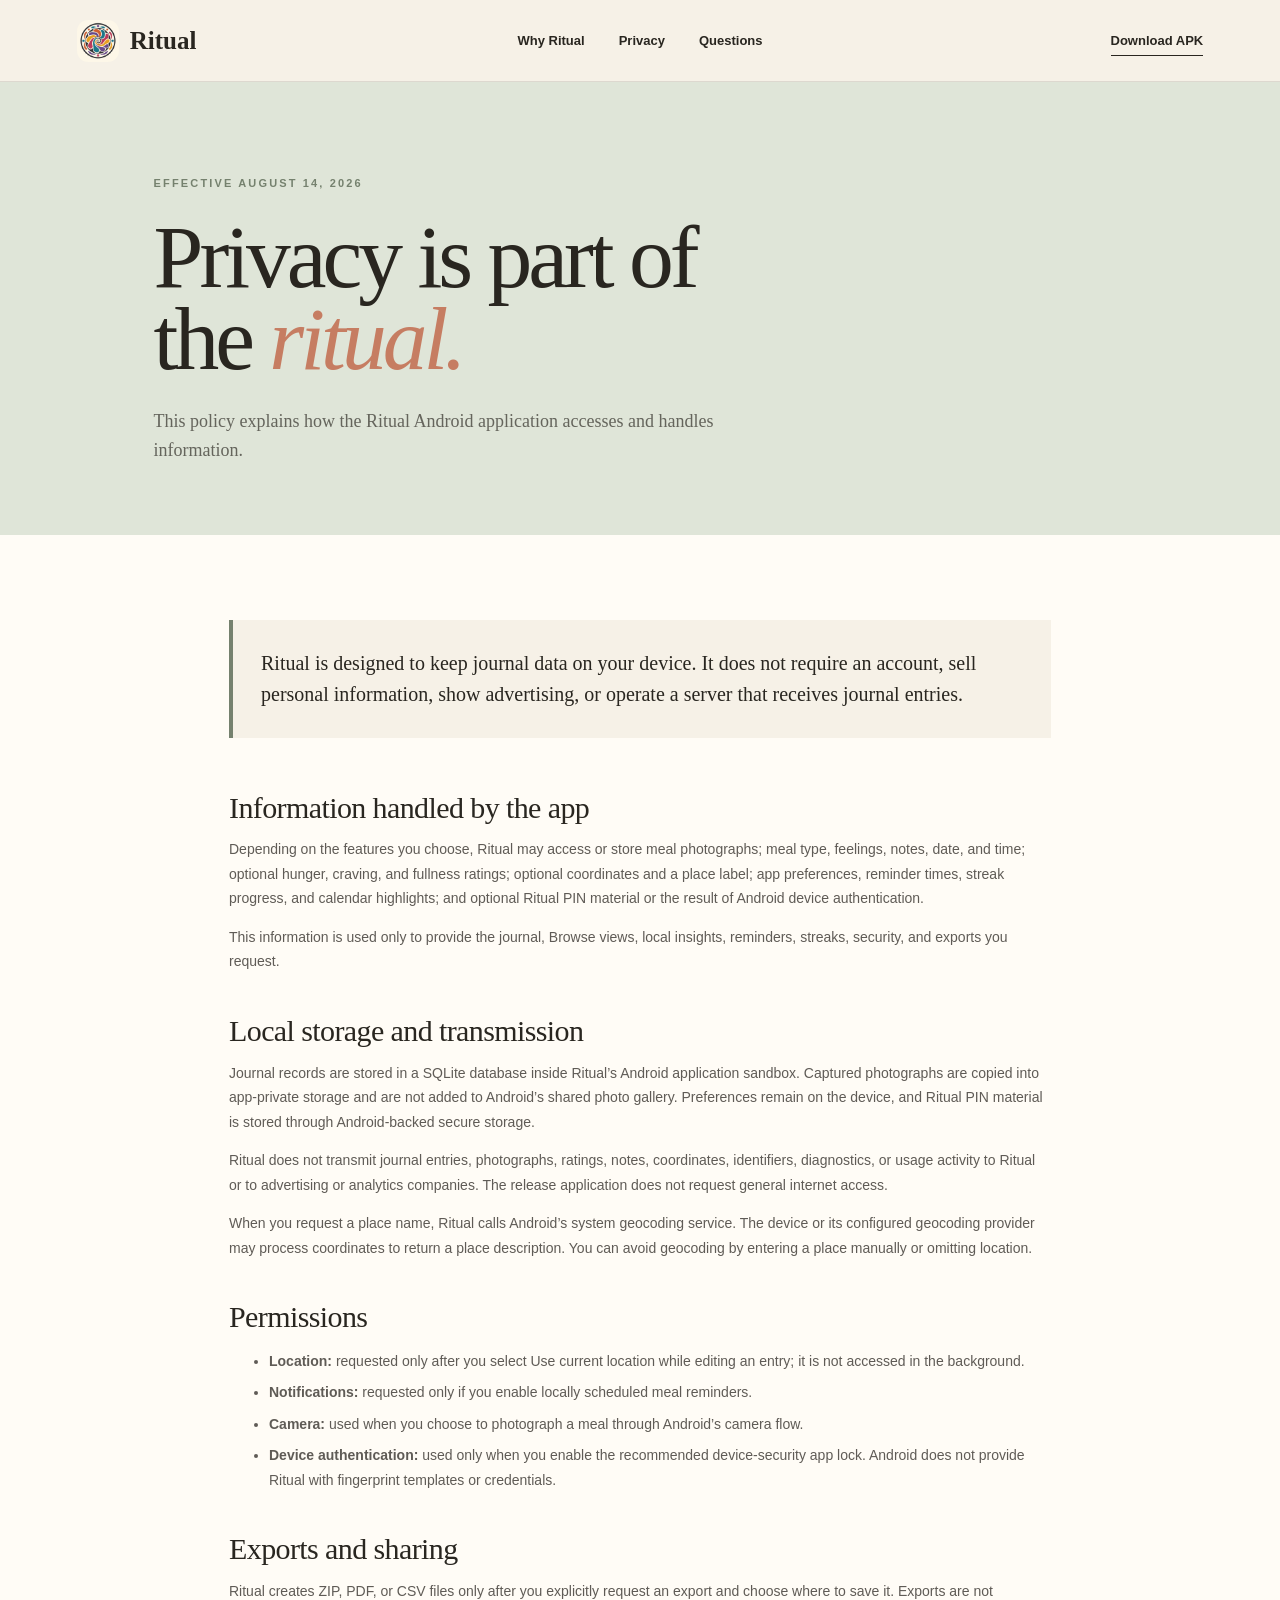
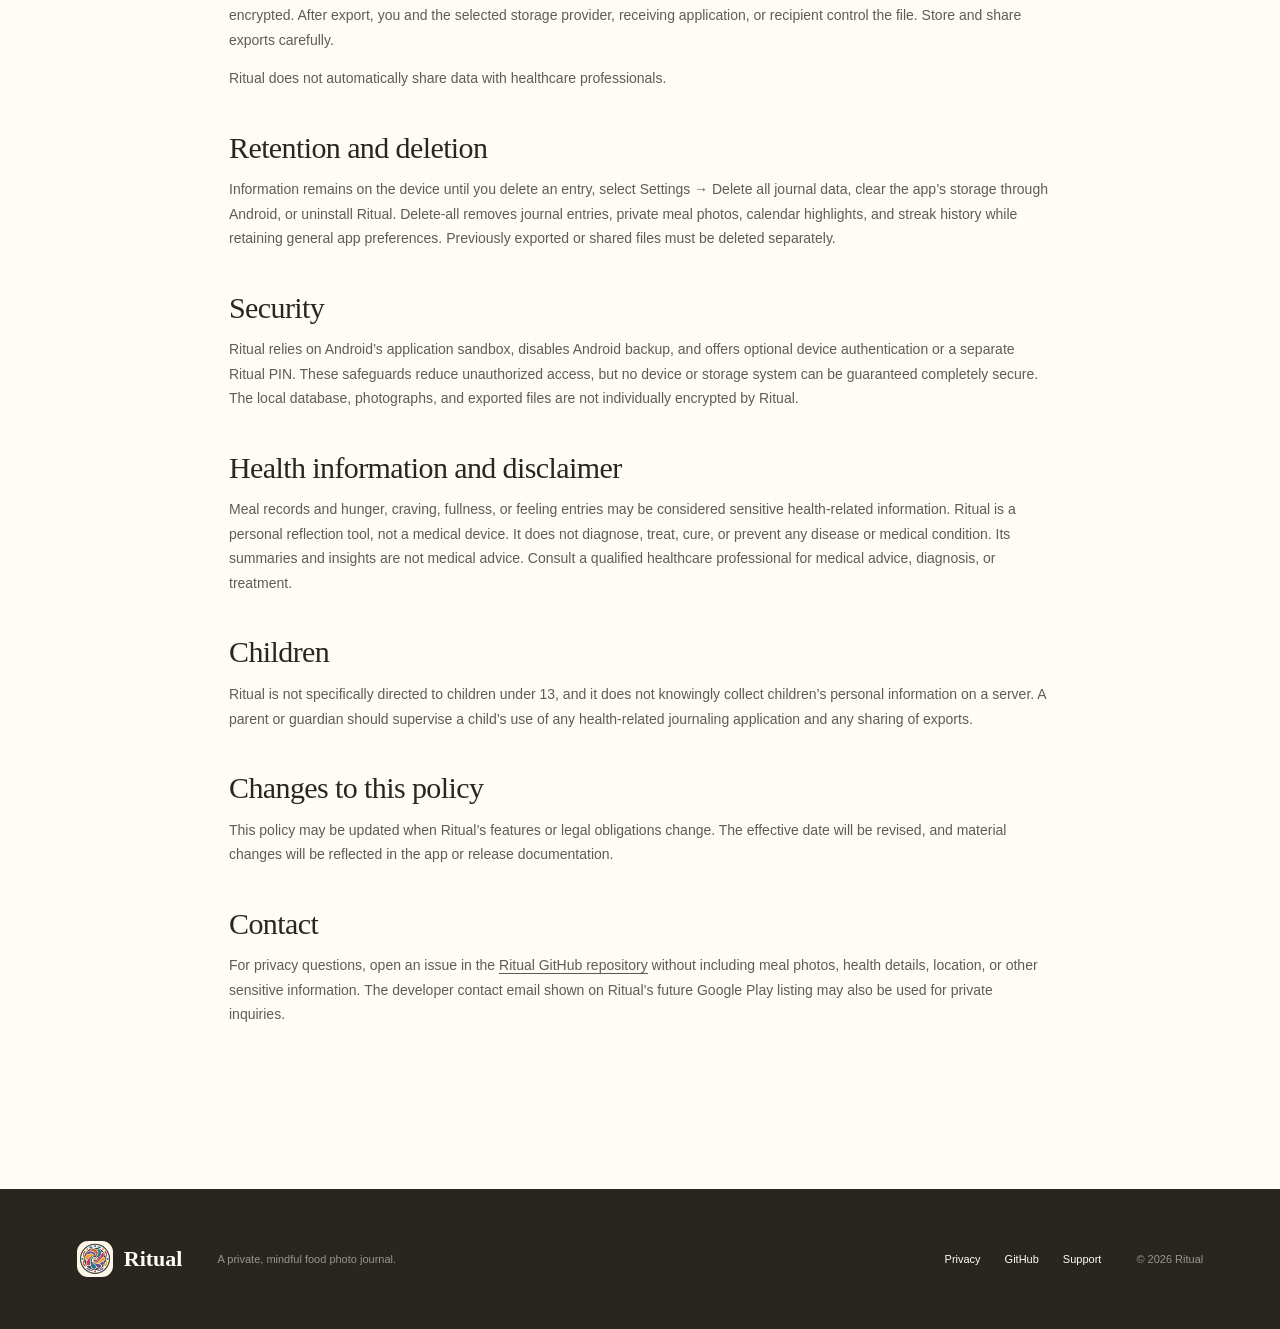
==== web/privacy/index.html @ 2315e770 "added wesbite - ok for now (could use some TLC). Also fixed github actions workflow for releases. We" ====
<!doctype html>
<html lang="en">
  <head>
    <meta charset="utf-8" />
    <meta name="viewport" content="width=device-width, initial-scale=1" />
    <meta name="theme-color" content="#dfe5d8" />
    <meta name="description" content="How the Ritual Android app accesses, stores, and protects journal information." />
    <link rel="canonical" href="https://ritualapp.nishkamk.com/privacy/" />
    <link rel="icon" href="../assets/ritual-logo.png" />
    <link rel="stylesheet" href="../styles.css" />
    <title>Privacy Policy — Ritual</title>
  </head>
  <body>
    <header class="site-header">
      <a class="brand" href="../"><img src="../assets/ritual-logo.png" alt="" width="42" height="42" /><span>Ritual</span></a>
      <nav aria-label="Main navigation"><a href="../#why-ritual">Why Ritual</a><a href="./" aria-current="page">Privacy</a><a href="../#questions">Questions</a></nav>
      <a class="header-download" href="https://github.com/ScoutorcusA/ritual-app/releases/download/ritual-latest/ritual-latest.apk">Download APK</a>
    </header>
    <main class="legal-main">
      <section class="legal-hero">
        <p class="eyebrow">Effective August 14, 2026</p>
        <h1>Privacy is part of<br />the <em>ritual.</em></h1>
        <p>This policy explains how the Ritual Android application accesses and handles information.</p>
      </section>
      <article class="legal-content">
        <div class="legal-summary">Ritual is designed to keep journal data on your device. It does not require an account, sell personal information, show advertising, or operate a server that receives journal entries.</div>
        <section><h2>Information handled by the app</h2><p>Depending on the features you choose, Ritual may access or store meal photographs; meal type, feelings, notes, date, and time; optional hunger, craving, and fullness ratings; optional coordinates and a place label; app preferences, reminder times, streak progress, and calendar highlights; and optional Ritual PIN material or the result of Android device authentication.</p><p>This information is used only to provide the journal, Browse views, local insights, reminders, streaks, security, and exports you request.</p></section>
        <section><h2>Local storage and transmission</h2><p>Journal records are stored in a SQLite database inside Ritual’s Android application sandbox. Captured photographs are copied into app-private storage and are not added to Android’s shared photo gallery. Preferences remain on the device, and Ritual PIN material is stored through Android-backed secure storage.</p><p>Ritual does not transmit journal entries, photographs, ratings, notes, coordinates, identifiers, diagnostics, or usage activity to Ritual or to advertising or analytics companies. The release application does not request general internet access.</p><p>When you request a place name, Ritual calls Android’s system geocoding service. The device or its configured geocoding provider may process coordinates to return a place description. You can avoid geocoding by entering a place manually or omitting location.</p></section>
        <section><h2>Permissions</h2><ul><li><strong>Location:</strong> requested only after you select Use current location while editing an entry; it is not accessed in the background.</li><li><strong>Notifications:</strong> requested only if you enable locally scheduled meal reminders.</li><li><strong>Camera:</strong> used when you choose to photograph a meal through Android’s camera flow.</li><li><strong>Device authentication:</strong> used only when you enable the recommended device-security app lock. Android does not provide Ritual with fingerprint templates or credentials.</li></ul></section>
        <section><h2>Exports and sharing</h2><p>Ritual creates ZIP, PDF, or CSV files only after you explicitly request an export and choose where to save it. Exports are not encrypted. After export, you and the selected storage provider, receiving application, or recipient control the file. Store and share exports carefully.</p><p>Ritual does not automatically share data with healthcare professionals.</p></section>
        <section><h2>Retention and deletion</h2><p>Information remains on the device until you delete an entry, select Settings → Delete all journal data, clear the app’s storage through Android, or uninstall Ritual. Delete-all removes journal entries, private meal photos, calendar highlights, and streak history while retaining general app preferences. Previously exported or shared files must be deleted separately.</p></section>
        <section><h2>Security</h2><p>Ritual relies on Android’s application sandbox, disables Android backup, and offers optional device authentication or a separate Ritual PIN. These safeguards reduce unauthorized access, but no device or storage system can be guaranteed completely secure. The local database, photographs, and exported files are not individually encrypted by Ritual.</p></section>
        <section><h2>Health information and disclaimer</h2><p>Meal records and hunger, craving, fullness, or feeling entries may be considered sensitive health-related information. Ritual is a personal reflection tool, not a medical device. It does not diagnose, treat, cure, or prevent any disease or medical condition. Its summaries and insights are not medical advice. Consult a qualified healthcare professional for medical advice, diagnosis, or treatment.</p></section>
        <section><h2>Children</h2><p>Ritual is not specifically directed to children under 13, and it does not knowingly collect children’s personal information on a server. A parent or guardian should supervise a child’s use of any health-related journaling application and any sharing of exports.</p></section>
        <section><h2>Changes to this policy</h2><p>This policy may be updated when Ritual’s features or legal obligations change. The effective date will be revised, and material changes will be reflected in the app or release documentation.</p></section>
        <section><h2>Contact</h2><p>For privacy questions, open an issue in the <a href="https://github.com/ScoutorcusA/ritual-app/issues">Ritual GitHub repository</a> without including meal photos, health details, location, or other sensitive information. The developer contact email shown on Ritual’s future Google Play listing may also be used for private inquiries.</p></section>
      </article>
    </main>
    <footer><a class="brand" href="../"><img src="../assets/ritual-logo.png" alt="" width="36" height="36" /><span>Ritual</span></a><p>A private, mindful food photo journal.</p><div><a href="./">Privacy</a><a href="https://github.com/ScoutorcusA/ritual-app">GitHub</a><a href="https://github.com/ScoutorcusA/ritual-app/issues">Support</a></div><small>© 2026 Ritual</small></footer>
  </body>
</html>
---- web/styles.css ----
:root {
  color-scheme: light;
  --cream: #f6f1e7;
  --paper: #fffcf6;
  --ink: #292620;
  --sage: #75816e;
  --sage-light: #dfe5d8;
  --clay: #c67d62;
  --clay-light: #efd7ce;
  --honey: #d2a24d;
  --honey-light: #f2e4bd;
  --mist: #e7e2d8;
  --serif: Georgia, "Times New Roman", serif;
  --sans: Inter, ui-sans-serif, -apple-system, BlinkMacSystemFont, "Segoe UI", sans-serif;
}

* { box-sizing: border-box; }
html { scroll-behavior: smooth; }
body { margin: 0; color: var(--ink); background: var(--cream); font-family: var(--sans); -webkit-font-smoothing: antialiased; }
a { color: inherit; text-decoration: none; }
img { display: block; max-width: 100%; }
button, summary { font: inherit; }

.site-header { height: 82px; padding: 0 clamp(24px, 6vw, 92px); display: grid; grid-template-columns: 1fr auto 1fr; align-items: center; border-bottom: 1px solid rgba(41, 38, 32, .12); position: relative; z-index: 5; }
.brand { display: inline-flex; align-items: center; gap: 11px; font-family: var(--serif); font-weight: 700; font-size: 25px; width: fit-content; }
.brand img { border-radius: 11px; }
nav { display: flex; align-items: center; gap: 34px; font-size: 13px; font-weight: 650; }
nav a, footer a, .text-link { transition: opacity .2s ease; }
nav a:hover, footer a:hover, .text-link:hover { opacity: .58; }
.header-download { justify-self: end; border-bottom: 1px solid var(--ink); padding: 7px 0; font-size: 13px; font-weight: 750; }

.hero { min-height: 730px; display: grid; grid-template-columns: minmax(0, .95fr) minmax(440px, 1.05fr); align-items: center; overflow: hidden; }
.hero-copy { padding: 85px clamp(30px, 7vw, 108px); }
.eyebrow { margin: 0 0 26px; color: var(--sage); font-size: 11px; line-height: 1.2; font-weight: 800; letter-spacing: 2.15px; text-transform: uppercase; }
h1, h2 { font-family: var(--serif); font-weight: 400; letter-spacing: -.045em; margin: 0; }
h1 { max-width: 650px; font-size: clamp(66px, 6.5vw, 104px); line-height: .91; }
h1 em, h2 em { color: var(--clay); font-weight: 400; }
.hero-intro { max-width: 565px; margin: 36px 0 30px; color: rgba(41, 38, 32, .73); font-family: var(--serif); font-size: 19px; line-height: 1.6; }
.hero-actions { display: flex; gap: 12px; flex-wrap: wrap; }
.button { min-height: 52px; padding: 0 22px; border: 1px solid var(--ink); display: inline-flex; align-items: center; justify-content: center; gap: 18px; font-size: 13px; font-weight: 750; transition: transform .2s ease, background .2s ease; }
.button:hover { transform: translateY(-2px); }
.button-primary { background: var(--ink); color: var(--paper); }
.button-secondary { background: transparent; }
.download-note { margin: 15px 0 0; color: rgba(41, 38, 32, .55); font-size: 11px; }

.hero-visual { min-height: 730px; height: 100%; position: relative; display: grid; place-items: center; background: var(--sage-light); overflow: hidden; }
.hero-visual::before { content: ""; position: absolute; inset: 0; opacity: .2; background-image: radial-gradient(rgba(41,38,32,.4) .55px, transparent .7px); background-size: 7px 7px; }
.sun-disc { position: absolute; width: 520px; aspect-ratio: 1; border-radius: 50%; background: var(--honey-light); top: 84px; left: 50%; transform: translateX(-50%); }
.phone { position: relative; z-index: 1; width: 310px; min-height: 603px; background: var(--paper); border: 8px solid var(--ink); border-radius: 43px; padding: 20px 18px 18px; box-shadow: 0 25px 70px rgba(41,38,32,.2); transform: rotate(2.5deg); }
.phone-top { display: flex; justify-content: space-between; padding: 0 5px 15px; font-size: 8px; font-weight: 800; }
.phone-heading { display: flex; align-items: center; justify-content: space-between; }
.phone-heading small { display: block; color: var(--sage); font-size: 7px; font-weight: 800; letter-spacing: 1px; }
.phone-heading strong { display: block; margin-top: 3px; font-family: var(--serif); font-size: 22px; }
.avatar { width: 29px; height: 29px; display: grid; place-items: center; border-radius: 50%; color: var(--paper); background: var(--clay); font-family: var(--serif); }
.streak-card { margin: 15px 0 12px; padding: 11px 12px; display: flex; gap: 10px; align-items: center; border-radius: 15px; background: #f0eadf; }
.streak-card .leaf { width: 27px; height: 27px; display: grid; place-items: center; color: var(--paper); background: var(--sage); border-radius: 50%; }
.streak-card strong, .streak-card small { display: block; }
.streak-card strong { font-family: var(--serif); font-size: 12px; }
.streak-card small { margin-top: 2px; color: rgba(41,38,32,.6); font-size: 7px; }
.meal-photo { height: 255px; position: relative; overflow: hidden; border-radius: 21px; background: linear-gradient(135deg, #d6b98d, #9f714f); }
.meal-photo::before { content: ""; position: absolute; width: 230px; height: 80px; left: 22px; top: 87px; border-radius: 50%; box-shadow: 0 22px 22px rgba(62,34,22,.28); background: #7f634d; }
.bowl { position: absolute; width: 220px; height: 162px; left: 27px; top: 53px; border-radius: 50%; background: #f6eee0; border: 13px solid #e5d1b2; box-shadow: inset 0 0 0 4px rgba(255,255,255,.6); }
.food { position: absolute; z-index: 2; border-radius: 50%; filter: saturate(.8); }
.food-one { width: 72px; height: 55px; left: 59px; top: 87px; background: #778b51; transform: rotate(-18deg); }
.food-two { width: 69px; height: 52px; left: 136px; top: 87px; background: #c86e4f; }
.food-three { width: 72px; height: 44px; left: 93px; top: 133px; background: #d9b66a; transform: rotate(20deg); }
.food-four { width: 45px; height: 43px; left: 153px; top: 136px; background: #744d3e; }
.food-five { width: 38px; height: 31px; left: 69px; top: 144px; background: #d8dcc1; }
.entry-copy { padding: 13px 2px; }
.entry-copy div { display: flex; justify-content: space-between; align-items: baseline; }
.entry-copy strong { font-family: var(--serif); font-size: 17px; }
.entry-copy span, .entry-copy small { color: rgba(41,38,32,.56); font-size: 8px; }
.entry-copy p { margin: 5px 0; color: var(--clay); font-size: 9px; font-weight: 700; }
.entry-copy small { font-family: var(--serif); font-size: 9px; }
.phone-tabs { position: absolute; bottom: 15px; left: 18px; right: 18px; padding-top: 12px; display: flex; justify-content: space-around; border-top: 1px solid var(--mist); color: rgba(41,38,32,.52); font-size: 7px; }
.phone-tabs span:first-child { color: var(--sage); font-weight: 800; }
.privacy-note { position: absolute; z-index: 2; right: clamp(16px, 6vw, 100px); bottom: 78px; width: 214px; padding: 15px 17px; display: flex; align-items: center; gap: 11px; background: var(--paper); border: 1px solid rgba(41,38,32,.08); box-shadow: 0 15px 34px rgba(41,38,32,.13); transform: rotate(-3deg); }
.privacy-note > span { width: 31px; height: 31px; display: grid; place-items: center; border-radius: 50%; background: var(--sage-light); color: var(--sage); font-weight: 900; }
.privacy-note strong, .privacy-note small { display: block; }
.privacy-note strong { font-family: var(--serif); font-size: 12px; }
.privacy-note small { margin-top: 3px; color: rgba(41,38,32,.62); font-size: 8px; }

.principle-strip { min-height: 84px; padding: 18px 5vw; display: flex; align-items: center; justify-content: center; gap: clamp(18px, 4vw, 62px); background: var(--ink); color: var(--paper); text-align: center; }
.principle-strip p { margin: 0; font-family: var(--serif); font-size: clamp(15px, 1.5vw, 21px); }
.principle-strip span { color: var(--honey); }
.section { padding: 120px clamp(24px, 7vw, 110px); }
.story { background: var(--paper); }
.section-heading { max-width: 890px; }
h2 { font-size: clamp(48px, 5.5vw, 79px); line-height: 1.02; }
.section-lede { max-width: 570px; margin: 35px 0 58px auto; color: rgba(41,38,32,.65); font-family: var(--serif); font-size: 18px; line-height: 1.65; }
.feature-grid { display: grid; grid-template-columns: repeat(3, 1fr); gap: 18px; }
.feature-card { min-height: 390px; padding: 28px; display: flex; flex-direction: column; position: relative; }
.feature-sage { background: var(--sage-light); }
.feature-clay { background: var(--clay-light); }
.feature-honey { background: var(--honey-light); }
.feature-number { color: rgba(41,38,32,.45); font-size: 10px; letter-spacing: 1px; }
.feature-icon { width: 62px; height: 62px; margin: 58px 0 auto; display: grid; place-items: center; border: 1px solid rgba(41,38,32,.24); border-radius: 50%; font-family: var(--serif); font-size: 27px; }
.feature-card h3 { margin: 35px 0 13px; font-family: var(--serif); font-size: 27px; font-weight: 400; }
.feature-card p { margin: 0; color: rgba(41,38,32,.68); font-size: 13px; line-height: 1.65; }

.privacy { display: grid; grid-template-columns: .92fr 1.08fr; gap: clamp(60px, 10vw, 160px); align-items: start; background: var(--sage); color: var(--paper); }
.privacy .eyebrow { color: var(--honey-light); }
.privacy h2 em { color: var(--honey-light); }
.privacy-copy > p:not(.eyebrow) { max-width: 490px; margin: 33px 0; color: rgba(255,252,246,.75); font-family: var(--serif); font-size: 18px; line-height: 1.65; }
.text-link { display: inline-block; border-bottom: 1px solid rgba(255,255,255,.65); padding: 8px 0; font-size: 12px; font-weight: 750; }
.privacy-list { border-top: 1px solid rgba(255,255,255,.25); }
.privacy-list > div { padding: 25px 5px; display: grid; grid-template-columns: 48px 1fr; border-bottom: 1px solid rgba(255,255,255,.25); }
.privacy-list span { color: var(--honey-light); font-family: var(--serif); font-size: 13px; }
.privacy-list p, .privacy-list strong { margin: 0; display: block; }
.privacy-list strong { margin-bottom: 7px; font-family: var(--serif); font-size: 20px; font-weight: 400; }
.privacy-list p { color: rgba(255,252,246,.67); font-size: 12px; line-height: 1.5; }

.questions { background: var(--cream); }
.compact h2 { font-size: clamp(48px, 5vw, 68px); }
.faq-list { max-width: 880px; margin: 60px 0 0 auto; border-top: 1px solid rgba(41,38,32,.22); }
details { border-bottom: 1px solid rgba(41,38,32,.22); }
summary { padding: 24px 42px 24px 0; position: relative; list-style: none; cursor: pointer; font-family: var(--serif); font-size: 21px; }
summary::-webkit-details-marker { display: none; }
summary::after { content: "+"; position: absolute; right: 5px; top: 20px; color: var(--clay); font-family: var(--sans); font-size: 27px; font-weight: 300; }
details[open] summary::after { content: "−"; }
details p { max-width: 720px; margin: -7px 0 25px; color: rgba(41,38,32,.66); font-size: 14px; line-height: 1.7; }
details p a { border-bottom: 1px solid currentColor; }
.download-panel { min-height: 390px; padding: 80px clamp(24px, 8vw, 125px); display: grid; grid-template-columns: 1.15fr .85fr; align-items: center; gap: 70px; background: var(--clay); color: var(--paper); }
.download-panel .eyebrow { color: var(--honey-light); }
.download-panel h2 { font-size: clamp(50px, 5vw, 73px); }
.download-panel > div:last-child p { max-width: 410px; margin: 0 0 28px; color: rgba(255,252,246,.77); font-family: var(--serif); font-size: 18px; line-height: 1.5; }
.button-light { color: var(--ink); background: var(--paper); border-color: var(--paper); }
footer { min-height: 140px; padding: 38px clamp(24px, 6vw, 92px); display: grid; grid-template-columns: auto 1fr auto auto; gap: 35px; align-items: center; background: var(--ink); color: var(--paper); }
footer .brand { font-size: 22px; }
footer p, footer small { color: rgba(255,252,246,.52); font-size: 11px; }
footer > div { display: flex; gap: 24px; font-size: 11px; }

.legal-main { background: var(--paper); }
.legal-hero { padding: 95px clamp(24px, 12vw, 190px) 70px; background: var(--sage-light); }
.legal-hero h1 { max-width: 850px; font-size: clamp(56px, 7vw, 92px); }
.legal-hero p:last-child { max-width: 650px; margin: 28px 0 0; font-family: var(--serif); font-size: 18px; line-height: 1.6; color: rgba(41,38,32,.67); }
.legal-content { max-width: 870px; margin: 0 auto; padding: 85px 24px 120px; }
.legal-summary { margin-bottom: 55px; padding: 28px; border-left: 4px solid var(--sage); background: var(--cream); font-family: var(--serif); font-size: 20px; line-height: 1.55; }
.legal-content section { margin: 0 0 42px; }
.legal-content h2 { margin-bottom: 14px; font-family: var(--serif); font-size: 30px; letter-spacing: -.02em; }
.legal-content p, .legal-content li { color: rgba(41,38,32,.75); font-size: 14px; line-height: 1.75; }
.legal-content a { border-bottom: 1px solid currentColor; }
.legal-content li + li { margin-top: 7px; }

@media (max-width: 980px) {
  .site-header { grid-template-columns: 1fr auto; }
  nav { display: none; }
  .hero { grid-template-columns: 1fr; }
  .hero-copy { padding-top: 75px; padding-bottom: 75px; }
  .hero-visual { min-height: 680px; }
  .feature-grid { grid-template-columns: 1fr; }
  .feature-card { min-height: 290px; }
  .feature-icon { margin-top: 35px; }
  .privacy { grid-template-columns: 1fr; }
  .download-panel { grid-template-columns: 1fr; }
  footer { grid-template-columns: 1fr 1fr; }
  footer > div, footer small { justify-self: end; }
}

@media (max-width: 620px) {
  .site-header { height: 70px; padding: 0 18px; }
  .site-header .brand { font-size: 21px; }
  .site-header .brand img { width: 35px; height: 35px; }
  .header-download { font-size: 12px; }
  .hero-copy { padding: 68px 22px 62px; }
  h1 { font-size: 61px; }
  .hero-intro { font-size: 17px; }
  .hero-actions { flex-direction: column; }
  .button { width: 100%; }
  .hero-visual { min-height: 625px; }
  .phone { width: 282px; transform: rotate(1deg) scale(.92); }
  .privacy-note { right: 8px; bottom: 32px; }
  .principle-strip { padding: 24px 12px; gap: 10px; flex-wrap: wrap; }
  .principle-strip p { flex: 1 1 38%; font-size: 14px; }
  .principle-strip p:last-child { flex-basis: 100%; }
  .section { padding: 85px 22px; }
  h2 { font-size: 48px; }
  .section-lede { margin-top: 28px; }
  .feature-card { min-height: 340px; }
  .privacy { gap: 55px; }
  .download-panel { padding: 75px 22px; gap: 40px; }
  footer { padding: 42px 22px; grid-template-columns: 1fr; gap: 18px; }
  footer > div, footer small { justify-self: start; }
  .legal-hero { padding-top: 70px; }
}

@media (prefers-reduced-motion: reduce) {
  html { scroll-behavior: auto; }
  *, *::before, *::after { transition-duration: .01ms !important; }
}
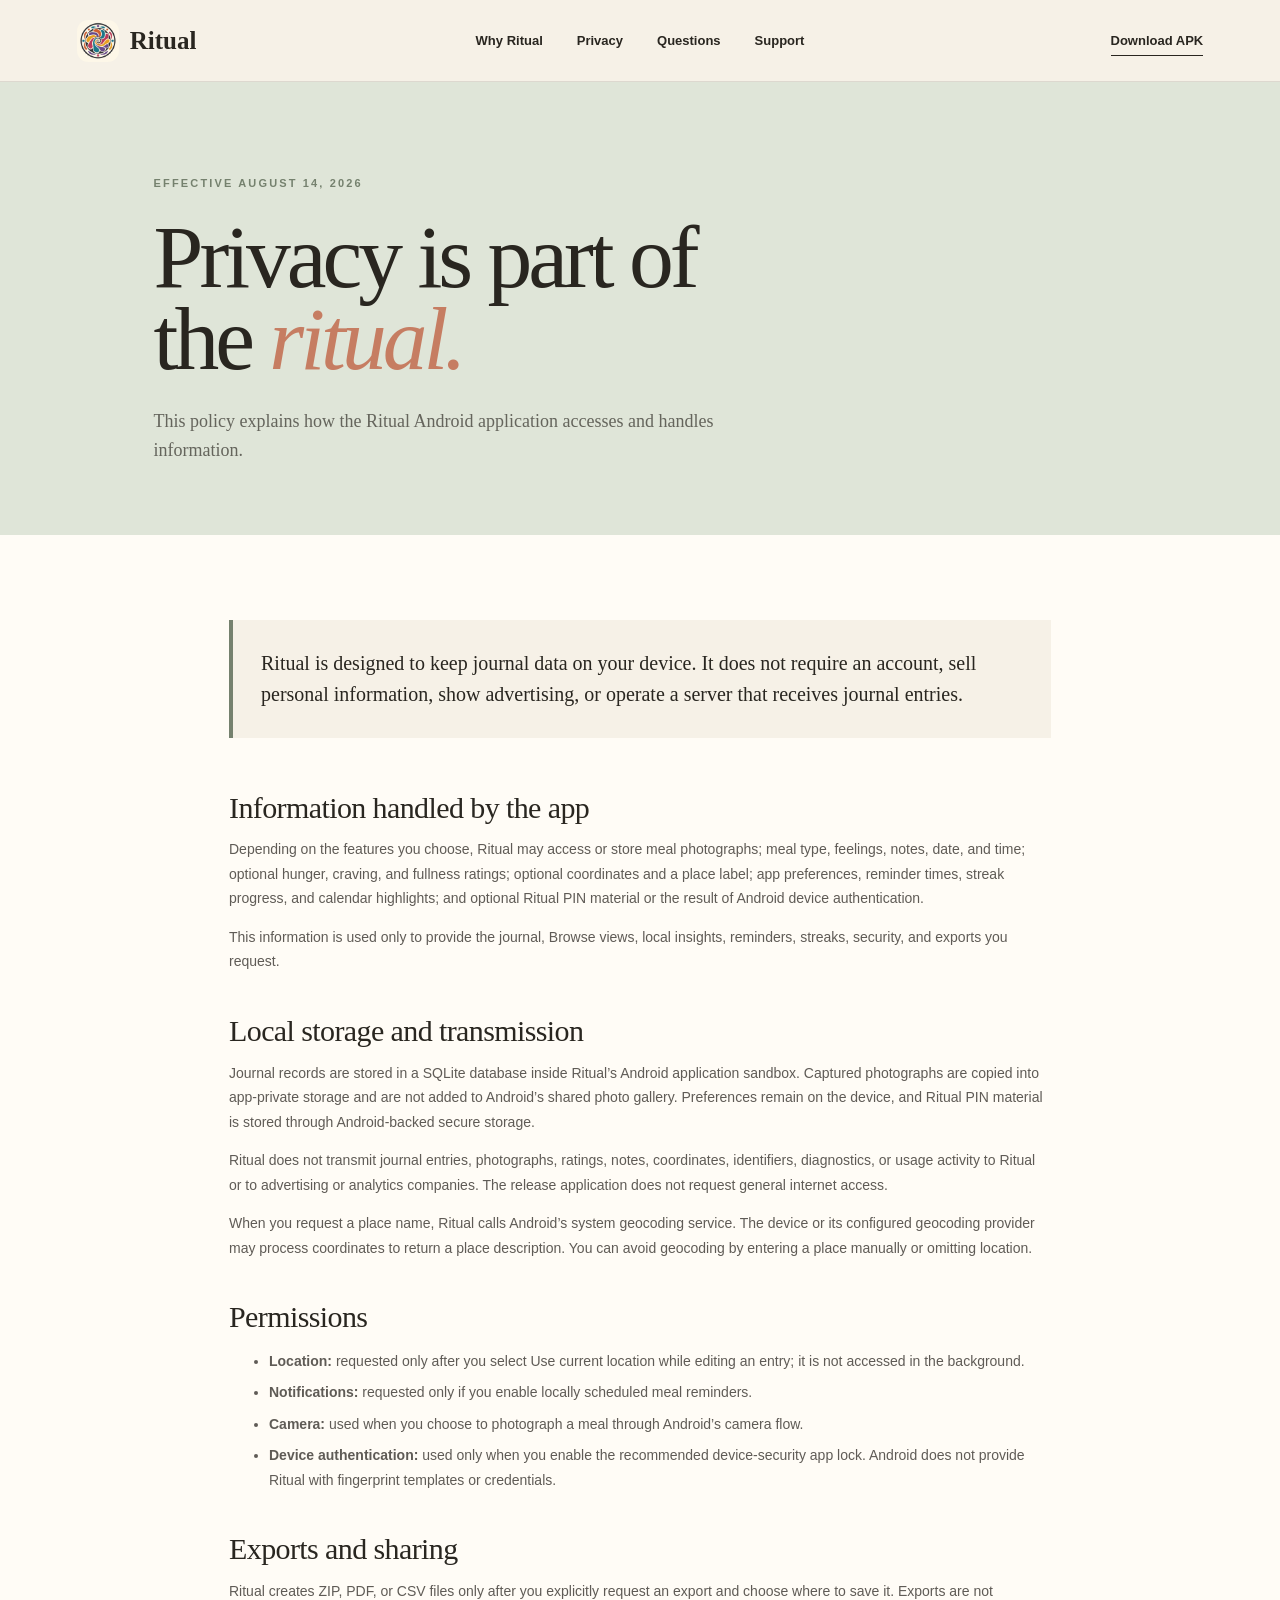
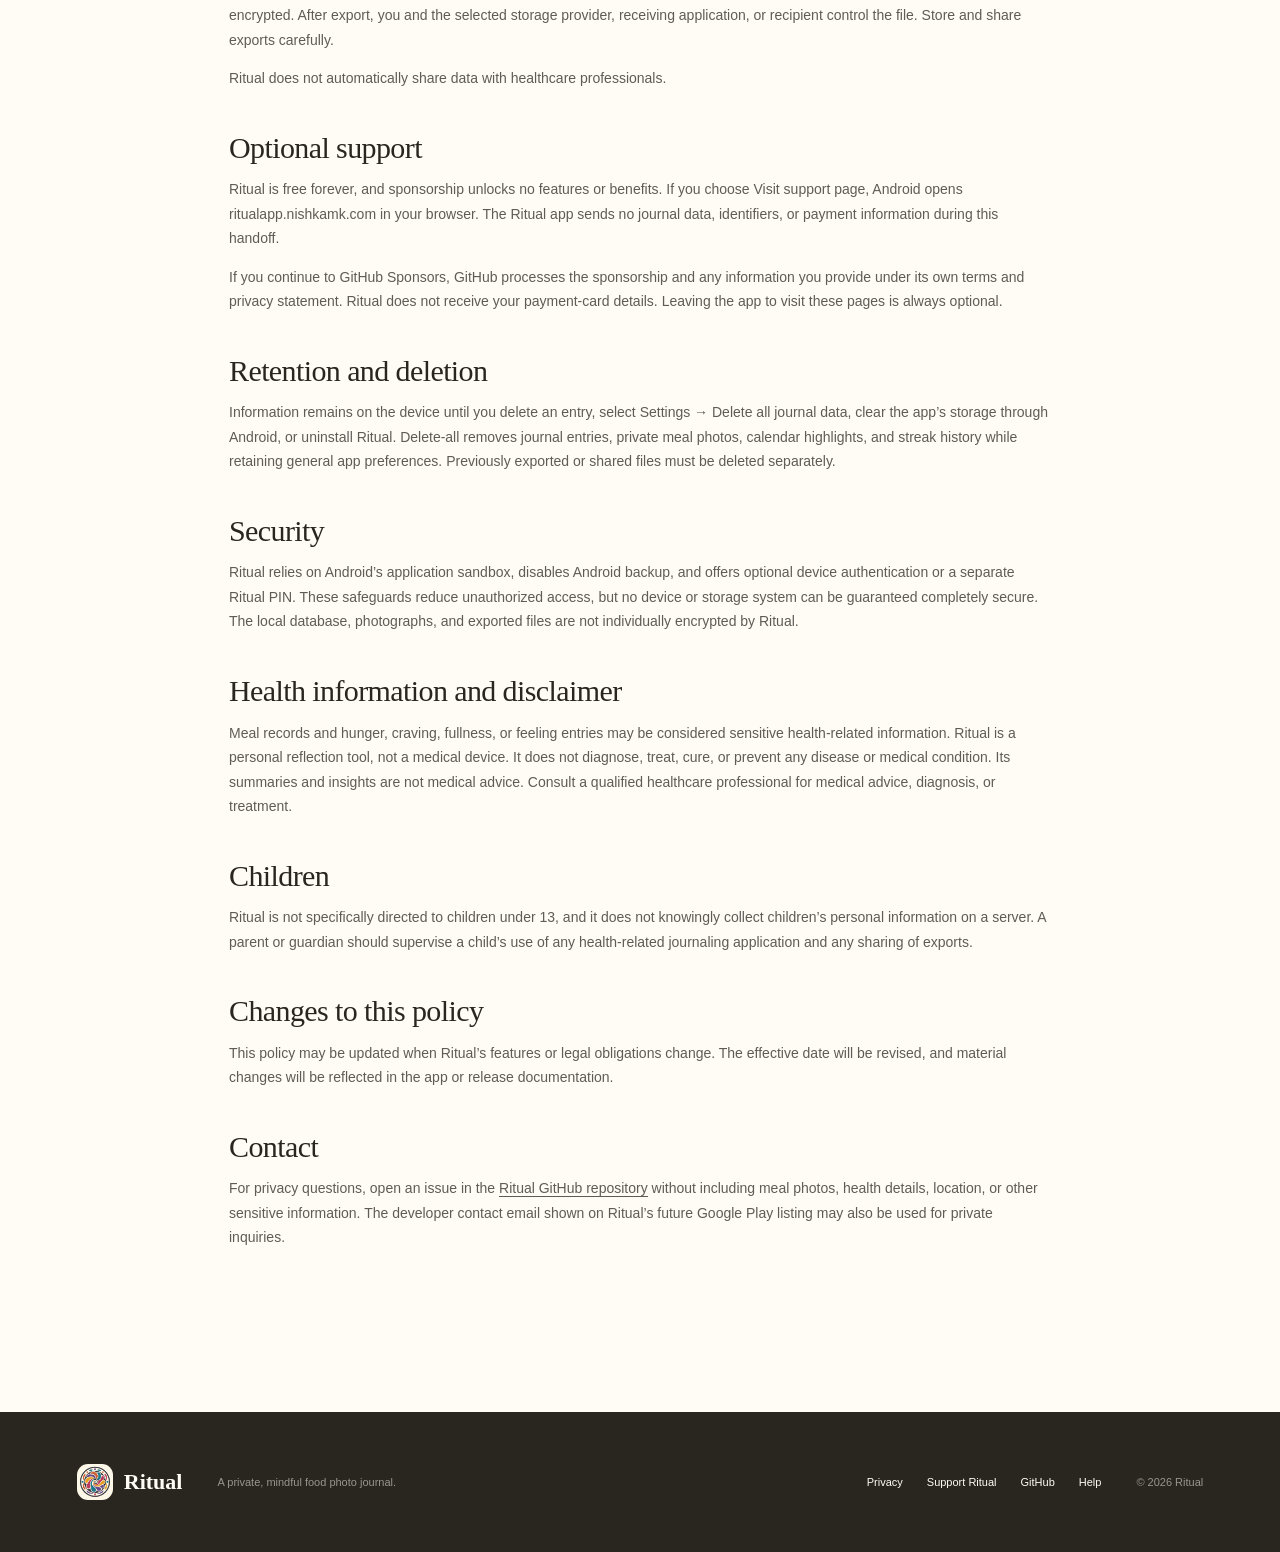
==== commit 21d2b50c: "licenses, privacy policy and and other important stuff" ====
--- a/web/privacy/index.html
+++ b/web/privacy/index.html
@@ -13,7 +13,7 @@
   <body>
     <header class="site-header">
       <a class="brand" href="../"><img src="../assets/ritual-logo.png" alt="" width="42" height="42" /><span>Ritual</span></a>
-      <nav aria-label="Main navigation"><a href="../#why-ritual">Why Ritual</a><a href="./" aria-current="page">Privacy</a><a href="../#questions">Questions</a></nav>
+      <nav aria-label="Main navigation"><a href="../#why-ritual">Why Ritual</a><a href="./" aria-current="page">Privacy</a><a href="../#questions">Questions</a><a href="../support/">Support</a></nav>
       <a class="header-download" href="https://github.com/ScoutorcusA/ritual-app/releases/download/ritual-latest/ritual-latest.apk">Download APK</a>
     </header>
     <main class="legal-main">
@@ -28,6 +28,7 @@
         <section><h2>Local storage and transmission</h2><p>Journal records are stored in a SQLite database inside Ritual’s Android application sandbox. Captured photographs are copied into app-private storage and are not added to Android’s shared photo gallery. Preferences remain on the device, and Ritual PIN material is stored through Android-backed secure storage.</p><p>Ritual does not transmit journal entries, photographs, ratings, notes, coordinates, identifiers, diagnostics, or usage activity to Ritual or to advertising or analytics companies. The release application does not request general internet access.</p><p>When you request a place name, Ritual calls Android’s system geocoding service. The device or its configured geocoding provider may process coordinates to return a place description. You can avoid geocoding by entering a place manually or omitting location.</p></section>
         <section><h2>Permissions</h2><ul><li><strong>Location:</strong> requested only after you select Use current location while editing an entry; it is not accessed in the background.</li><li><strong>Notifications:</strong> requested only if you enable locally scheduled meal reminders.</li><li><strong>Camera:</strong> used when you choose to photograph a meal through Android’s camera flow.</li><li><strong>Device authentication:</strong> used only when you enable the recommended device-security app lock. Android does not provide Ritual with fingerprint templates or credentials.</li></ul></section>
         <section><h2>Exports and sharing</h2><p>Ritual creates ZIP, PDF, or CSV files only after you explicitly request an export and choose where to save it. Exports are not encrypted. After export, you and the selected storage provider, receiving application, or recipient control the file. Store and share exports carefully.</p><p>Ritual does not automatically share data with healthcare professionals.</p></section>
+        <section><h2>Optional support</h2><p>Ritual is free forever, and sponsorship unlocks no features or benefits. If you choose Visit support page, Android opens ritualapp.nishkamk.com in your browser. The Ritual app sends no journal data, identifiers, or payment information during this handoff.</p><p>If you continue to GitHub Sponsors, GitHub processes the sponsorship and any information you provide under its own terms and privacy statement. Ritual does not receive your payment-card details. Leaving the app to visit these pages is always optional.</p></section>
         <section><h2>Retention and deletion</h2><p>Information remains on the device until you delete an entry, select Settings → Delete all journal data, clear the app’s storage through Android, or uninstall Ritual. Delete-all removes journal entries, private meal photos, calendar highlights, and streak history while retaining general app preferences. Previously exported or shared files must be deleted separately.</p></section>
         <section><h2>Security</h2><p>Ritual relies on Android’s application sandbox, disables Android backup, and offers optional device authentication or a separate Ritual PIN. These safeguards reduce unauthorized access, but no device or storage system can be guaranteed completely secure. The local database, photographs, and exported files are not individually encrypted by Ritual.</p></section>
         <section><h2>Health information and disclaimer</h2><p>Meal records and hunger, craving, fullness, or feeling entries may be considered sensitive health-related information. Ritual is a personal reflection tool, not a medical device. It does not diagnose, treat, cure, or prevent any disease or medical condition. Its summaries and insights are not medical advice. Consult a qualified healthcare professional for medical advice, diagnosis, or treatment.</p></section>
@@ -36,6 +37,6 @@
         <section><h2>Contact</h2><p>For privacy questions, open an issue in the <a href="https://github.com/ScoutorcusA/ritual-app/issues">Ritual GitHub repository</a> without including meal photos, health details, location, or other sensitive information. The developer contact email shown on Ritual’s future Google Play listing may also be used for private inquiries.</p></section>
       </article>
     </main>
-    <footer><a class="brand" href="../"><img src="../assets/ritual-logo.png" alt="" width="36" height="36" /><span>Ritual</span></a><p>A private, mindful food photo journal.</p><div><a href="./">Privacy</a><a href="https://github.com/ScoutorcusA/ritual-app">GitHub</a><a href="https://github.com/ScoutorcusA/ritual-app/issues">Support</a></div><small>© 2026 Ritual</small></footer>
+    <footer><a class="brand" href="../"><img src="../assets/ritual-logo.png" alt="" width="36" height="36" /><span>Ritual</span></a><p>A private, mindful food photo journal.</p><div><a href="./">Privacy</a><a href="../support/">Support Ritual</a><a href="https://github.com/ScoutorcusA/ritual-app">GitHub</a><a href="https://github.com/ScoutorcusA/ritual-app/issues">Help</a></div><small>© 2026 Ritual</small></footer>
   </body>
 </html>
--- a/web/styles.css
+++ b/web/styles.css
@@ -142,6 +142,32 @@
 .legal-content a { border-bottom: 1px solid currentColor; }
 .legal-content li + li { margin-top: 7px; }
 
+.support-main { background: var(--paper); }
+.support-hero { min-height: 590px; padding: 105px clamp(24px, 8vw, 125px); display: grid; grid-template-columns: 1.05fr .95fr; align-items: center; gap: clamp(55px, 10vw, 150px); background: var(--clay-light); }
+.support-hero h1 { font-size: clamp(62px, 7vw, 96px); }
+.support-intro > p { max-width: 510px; margin: 0 0 30px; color: rgba(41,38,32,.72); font-family: var(--serif); font-size: 20px; line-height: 1.65; }
+.support-intro .button { width: fit-content; }
+.support-intro small { display: block; margin-top: 13px; color: rgba(41,38,32,.55); font-size: 10px; }
+.support-promises { padding: 120px clamp(24px, 7vw, 110px); }
+.promise-grid { margin-top: 70px; display: grid; grid-template-columns: repeat(3, 1fr); border-top: 1px solid rgba(41,38,32,.2); border-bottom: 1px solid rgba(41,38,32,.2); }
+.promise-grid article { min-height: 290px; padding: 30px; border-right: 1px solid rgba(41,38,32,.2); }
+.promise-grid article:last-child { border-right: 0; }
+.promise-grid span { color: var(--clay); font-family: var(--serif); font-size: 13px; }
+.promise-grid h3 { margin: 85px 0 15px; font-family: var(--serif); font-size: 25px; font-weight: 400; }
+.promise-grid p { margin: 0; color: rgba(41,38,32,.65); font-size: 13px; line-height: 1.65; }
+.support-uses { padding: 110px clamp(24px, 8vw, 125px); display: grid; grid-template-columns: 1fr 1fr; align-items: center; gap: clamp(60px, 10vw, 150px); background: var(--sage); color: var(--paper); }
+.support-uses .eyebrow { color: var(--honey-light); }
+.support-uses h2 em { color: var(--honey-light); }
+.support-uses ul { margin: 0; padding: 0; list-style: none; border-top: 1px solid rgba(255,255,255,.28); }
+.support-uses li { padding: 22px 2px; display: flex; gap: 14px; border-bottom: 1px solid rgba(255,255,255,.28); color: rgba(255,252,246,.78); font-family: var(--serif); font-size: 17px; line-height: 1.45; }
+.support-uses li span { color: var(--honey-light); }
+.support-disclosure { max-width: 930px; margin: 0 auto; padding: 100px 24px 120px; }
+.support-disclosure h2 { font-size: clamp(42px, 5vw, 62px); }
+.support-disclosure > p { margin: 30px 0 35px; color: rgba(41,38,32,.68); font-family: var(--serif); font-size: 18px; line-height: 1.7; }
+.support-disclosure > p a { border-bottom: 1px solid currentColor; }
+.support-disclosure > div { display: flex; gap: 35px; flex-wrap: wrap; }
+.support-disclosure .text-link { border-color: rgba(41,38,32,.5); }
+
 @media (max-width: 980px) {
   .site-header { grid-template-columns: 1fr auto; }
   nav { display: none; }
@@ -153,6 +179,11 @@
   .feature-icon { margin-top: 35px; }
   .privacy { grid-template-columns: 1fr; }
   .download-panel { grid-template-columns: 1fr; }
+  .support-hero, .support-uses { grid-template-columns: 1fr; }
+  .promise-grid { grid-template-columns: 1fr; }
+  .promise-grid article { min-height: 240px; border-right: 0; border-bottom: 1px solid rgba(41,38,32,.2); }
+  .promise-grid article:last-child { border-bottom: 0; }
+  .promise-grid h3 { margin-top: 60px; }
   footer { grid-template-columns: 1fr 1fr; }
   footer > div, footer small { justify-self: end; }
 }
@@ -182,6 +213,12 @@
   footer { padding: 42px 22px; grid-template-columns: 1fr; gap: 18px; }
   footer > div, footer small { justify-self: start; }
   .legal-hero { padding-top: 70px; }
+  .support-hero { padding: 78px 22px; gap: 45px; }
+  .support-hero h1 { font-size: 58px; }
+  .support-intro .button { width: 100%; }
+  .support-promises, .support-uses { padding: 85px 22px; }
+  .promise-grid { margin-top: 50px; }
+  .promise-grid article { min-height: 260px; padding: 25px 5px; }
 }
 
 @media (prefers-reduced-motion: reduce) {
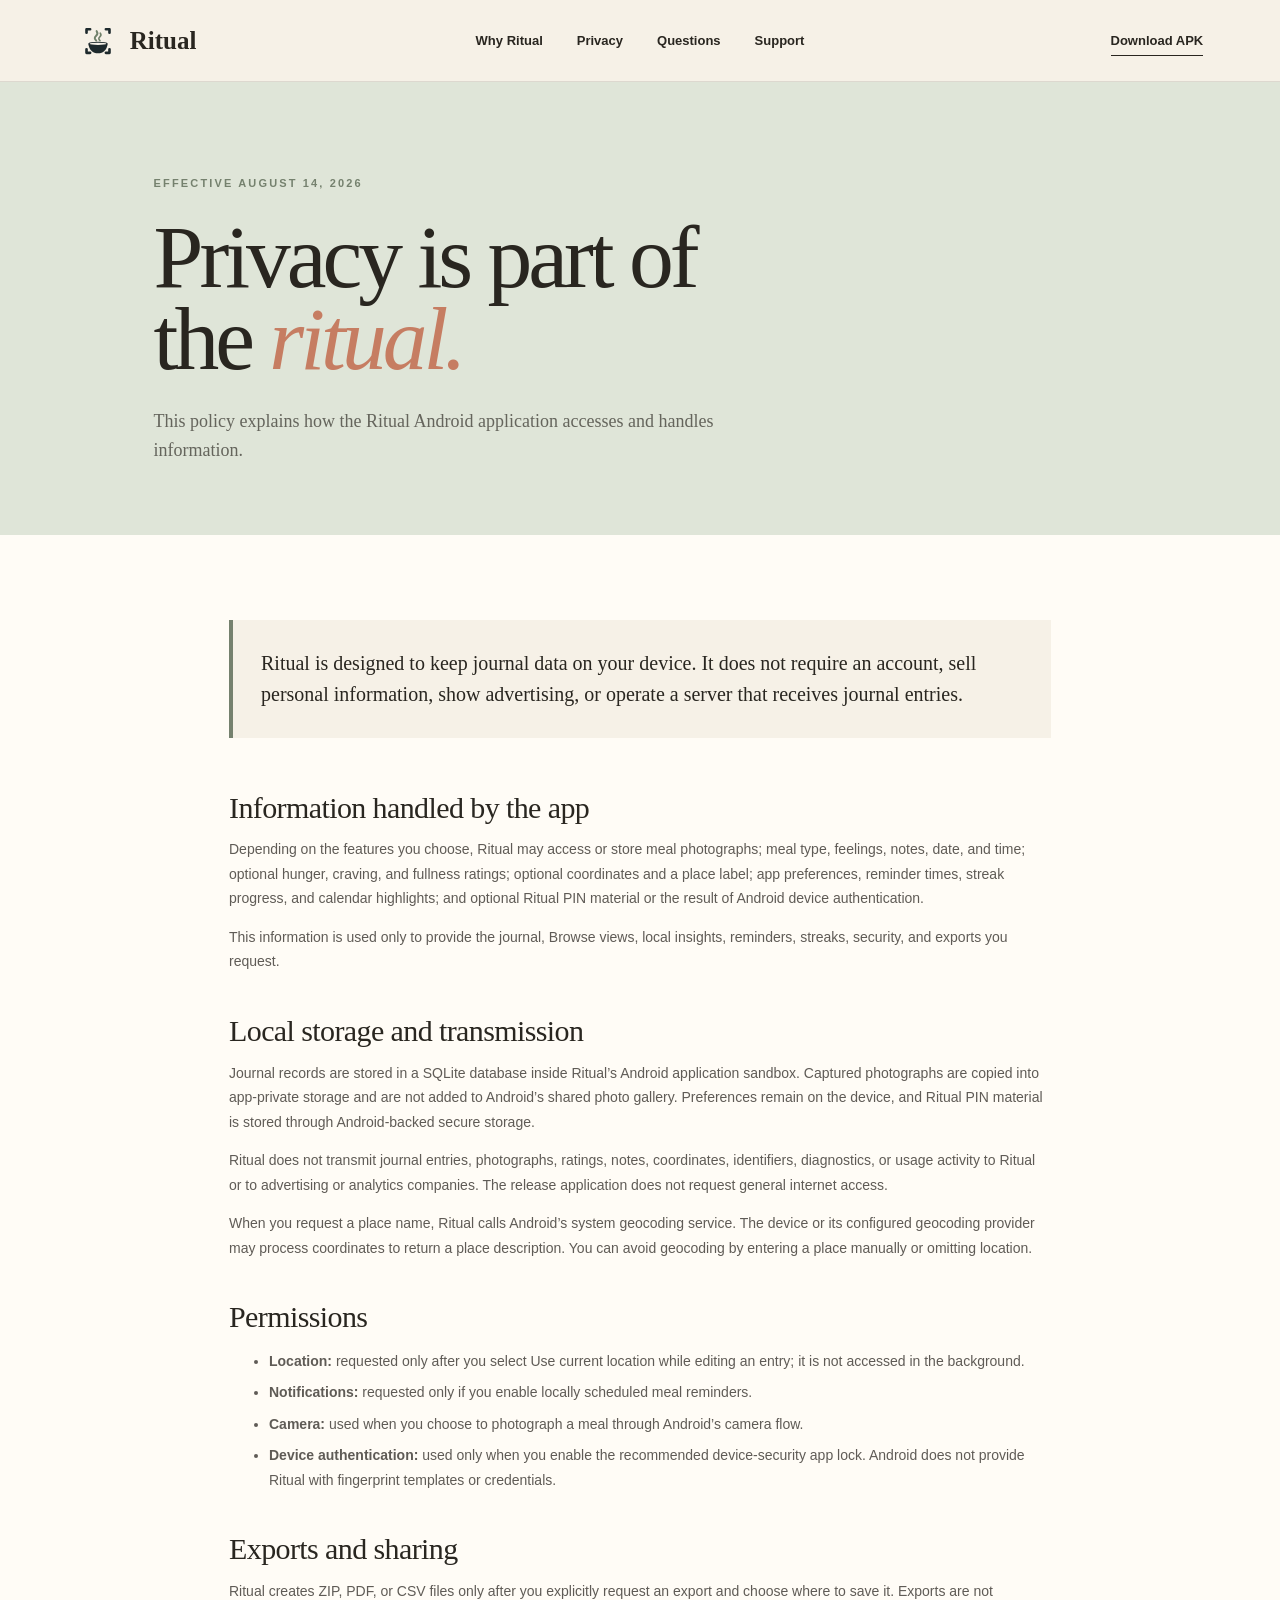
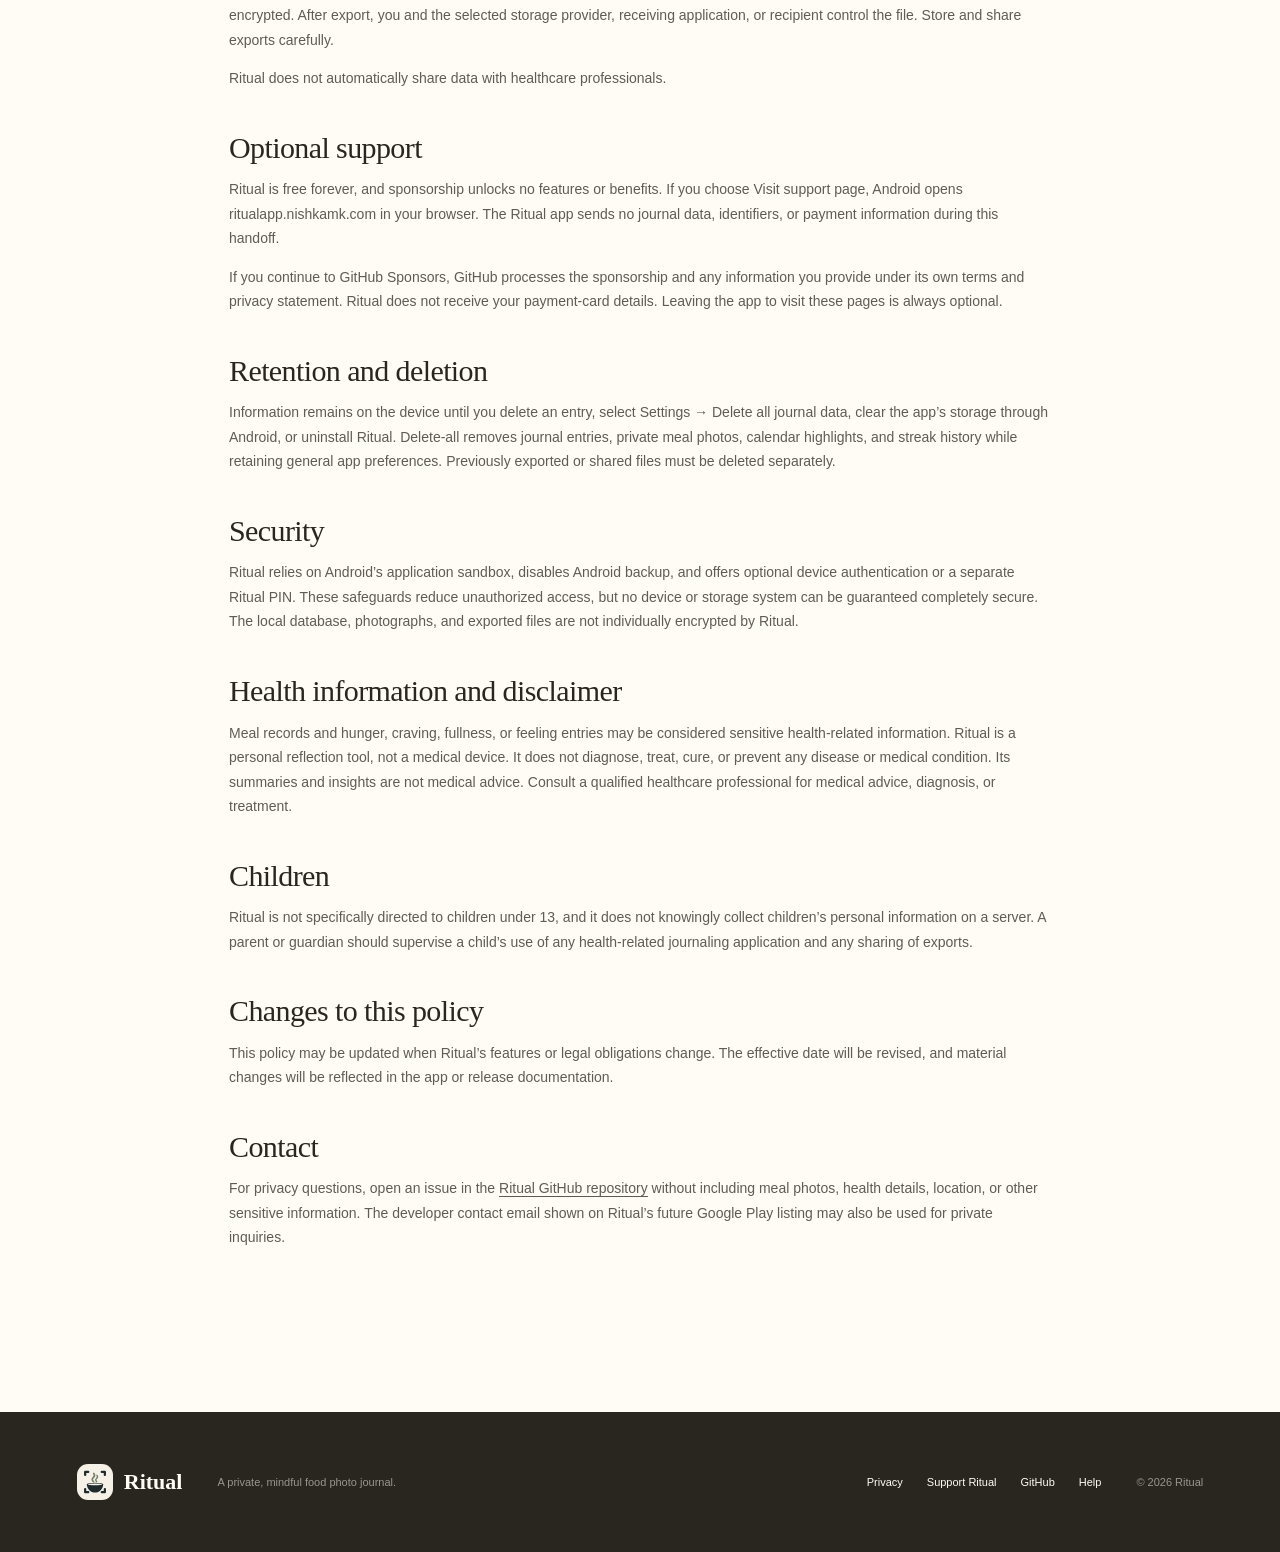
==== commit 4ff029da: "logo update. Old logo was trash" ====
--- a/web/privacy/index.html
+++ b/web/privacy/index.html
@@ -6,13 +6,16 @@
     <meta name="theme-color" content="#dfe5d8" />
     <meta name="description" content="How the Ritual Android app accesses, stores, and protects journal information." />
     <link rel="canonical" href="https://ritualapp.nishkamk.com/privacy/" />
-    <link rel="icon" href="../assets/ritual-logo.png" />
+    <link rel="icon" href="../assets/ritual-logo.svg" type="image/svg+xml" />
+    <link rel="icon" href="../favicon.ico" sizes="any" />
+    <link rel="apple-touch-icon" href="../apple-touch-icon.png" />
+    <link rel="manifest" href="../site.webmanifest" />
     <link rel="stylesheet" href="../styles.css" />
     <title>Privacy Policy — Ritual</title>
   </head>
   <body>
     <header class="site-header">
-      <a class="brand" href="../"><img src="../assets/ritual-logo.png" alt="" width="42" height="42" /><span>Ritual</span></a>
+      <a class="brand" href="../"><img src="../assets/ritual-logo.svg" alt="" width="42" height="42" /><span>Ritual</span></a>
       <nav aria-label="Main navigation"><a href="../#why-ritual">Why Ritual</a><a href="./" aria-current="page">Privacy</a><a href="../#questions">Questions</a><a href="../support/">Support</a></nav>
       <a class="header-download" href="https://github.com/ScoutorcusA/ritual-app/releases/download/ritual-latest/ritual-latest.apk">Download APK</a>
     </header>
@@ -37,6 +40,6 @@
         <section><h2>Contact</h2><p>For privacy questions, open an issue in the <a href="https://github.com/ScoutorcusA/ritual-app/issues">Ritual GitHub repository</a> without including meal photos, health details, location, or other sensitive information. The developer contact email shown on Ritual’s future Google Play listing may also be used for private inquiries.</p></section>
       </article>
     </main>
-    <footer><a class="brand" href="../"><img src="../assets/ritual-logo.png" alt="" width="36" height="36" /><span>Ritual</span></a><p>A private, mindful food photo journal.</p><div><a href="./">Privacy</a><a href="../support/">Support Ritual</a><a href="https://github.com/ScoutorcusA/ritual-app">GitHub</a><a href="https://github.com/ScoutorcusA/ritual-app/issues">Help</a></div><small>© 2026 Ritual</small></footer>
+    <footer><a class="brand" href="../"><img src="../assets/ritual-logo.svg" alt="" width="36" height="36" /><span>Ritual</span></a><p>A private, mindful food photo journal.</p><div><a href="./">Privacy</a><a href="../support/">Support Ritual</a><a href="https://github.com/ScoutorcusA/ritual-app">GitHub</a><a href="https://github.com/ScoutorcusA/ritual-app/issues">Help</a></div><small>© 2026 Ritual</small></footer>
   </body>
 </html>
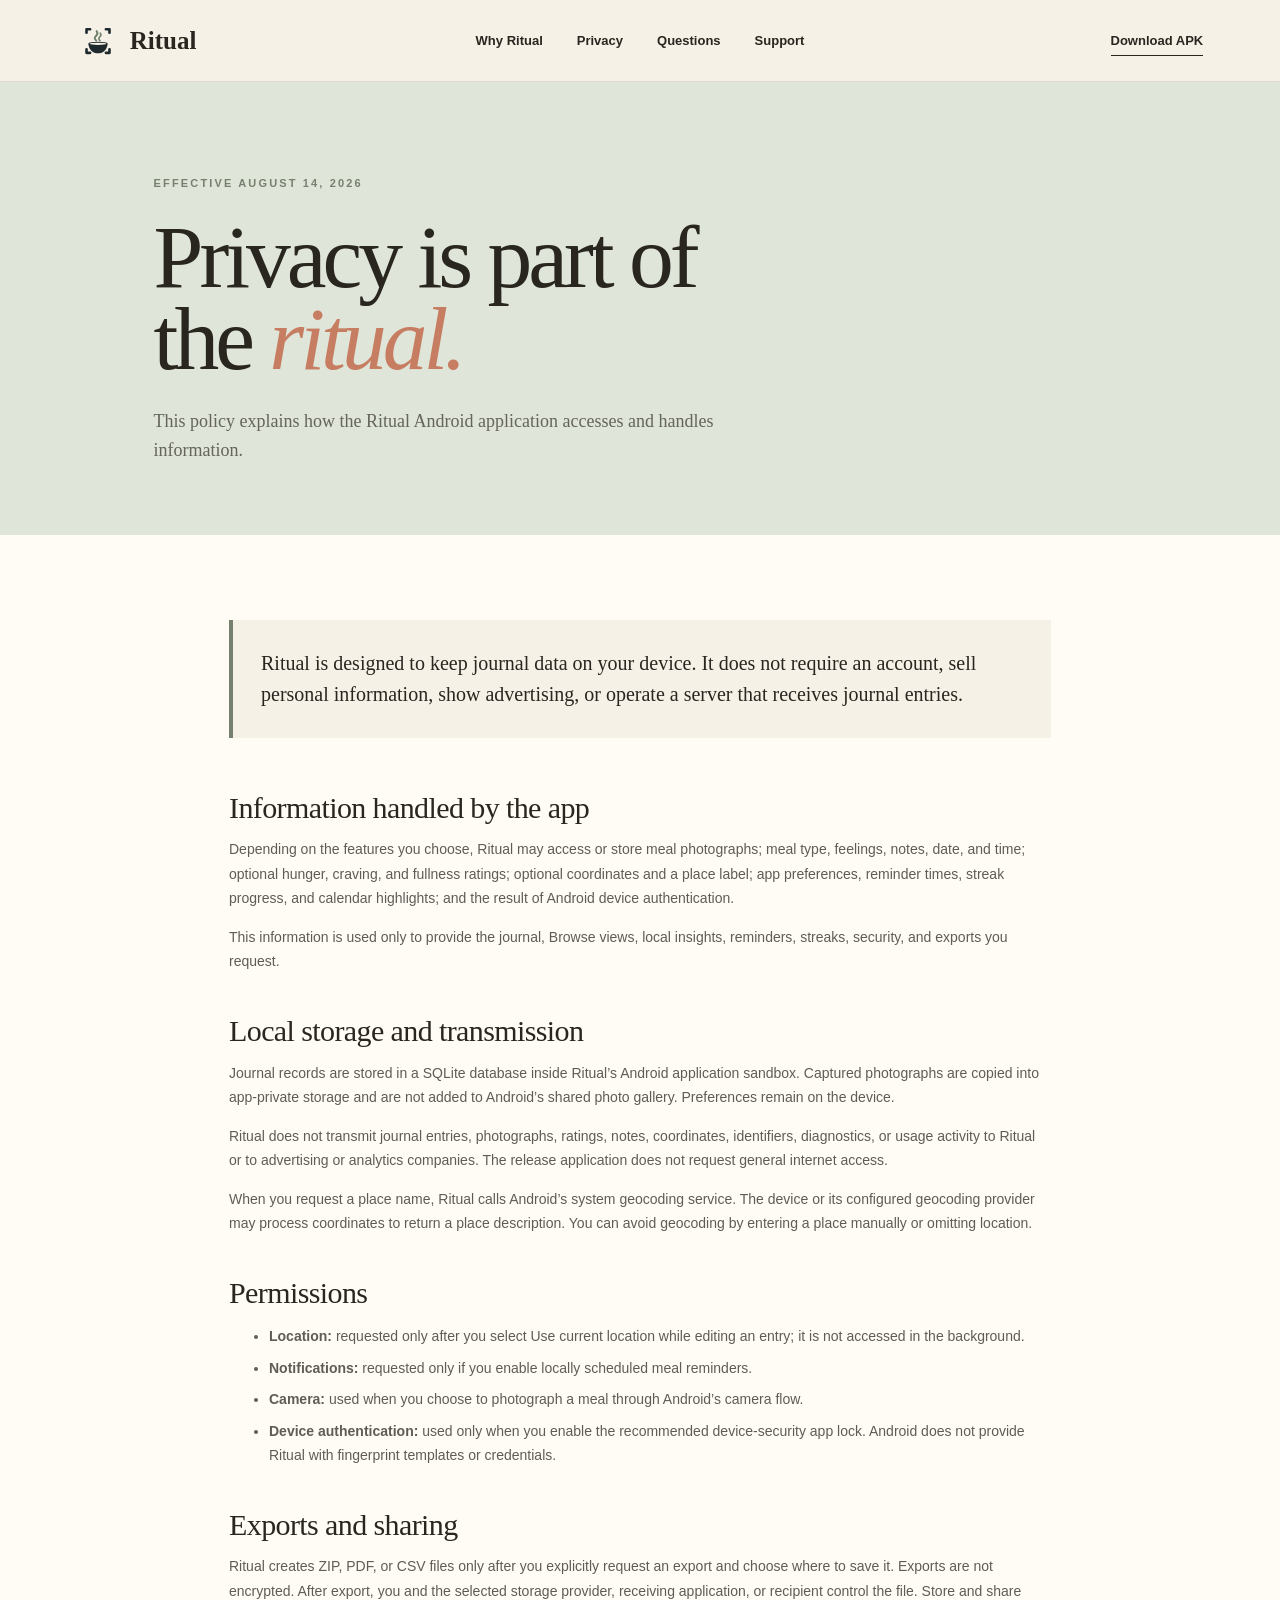
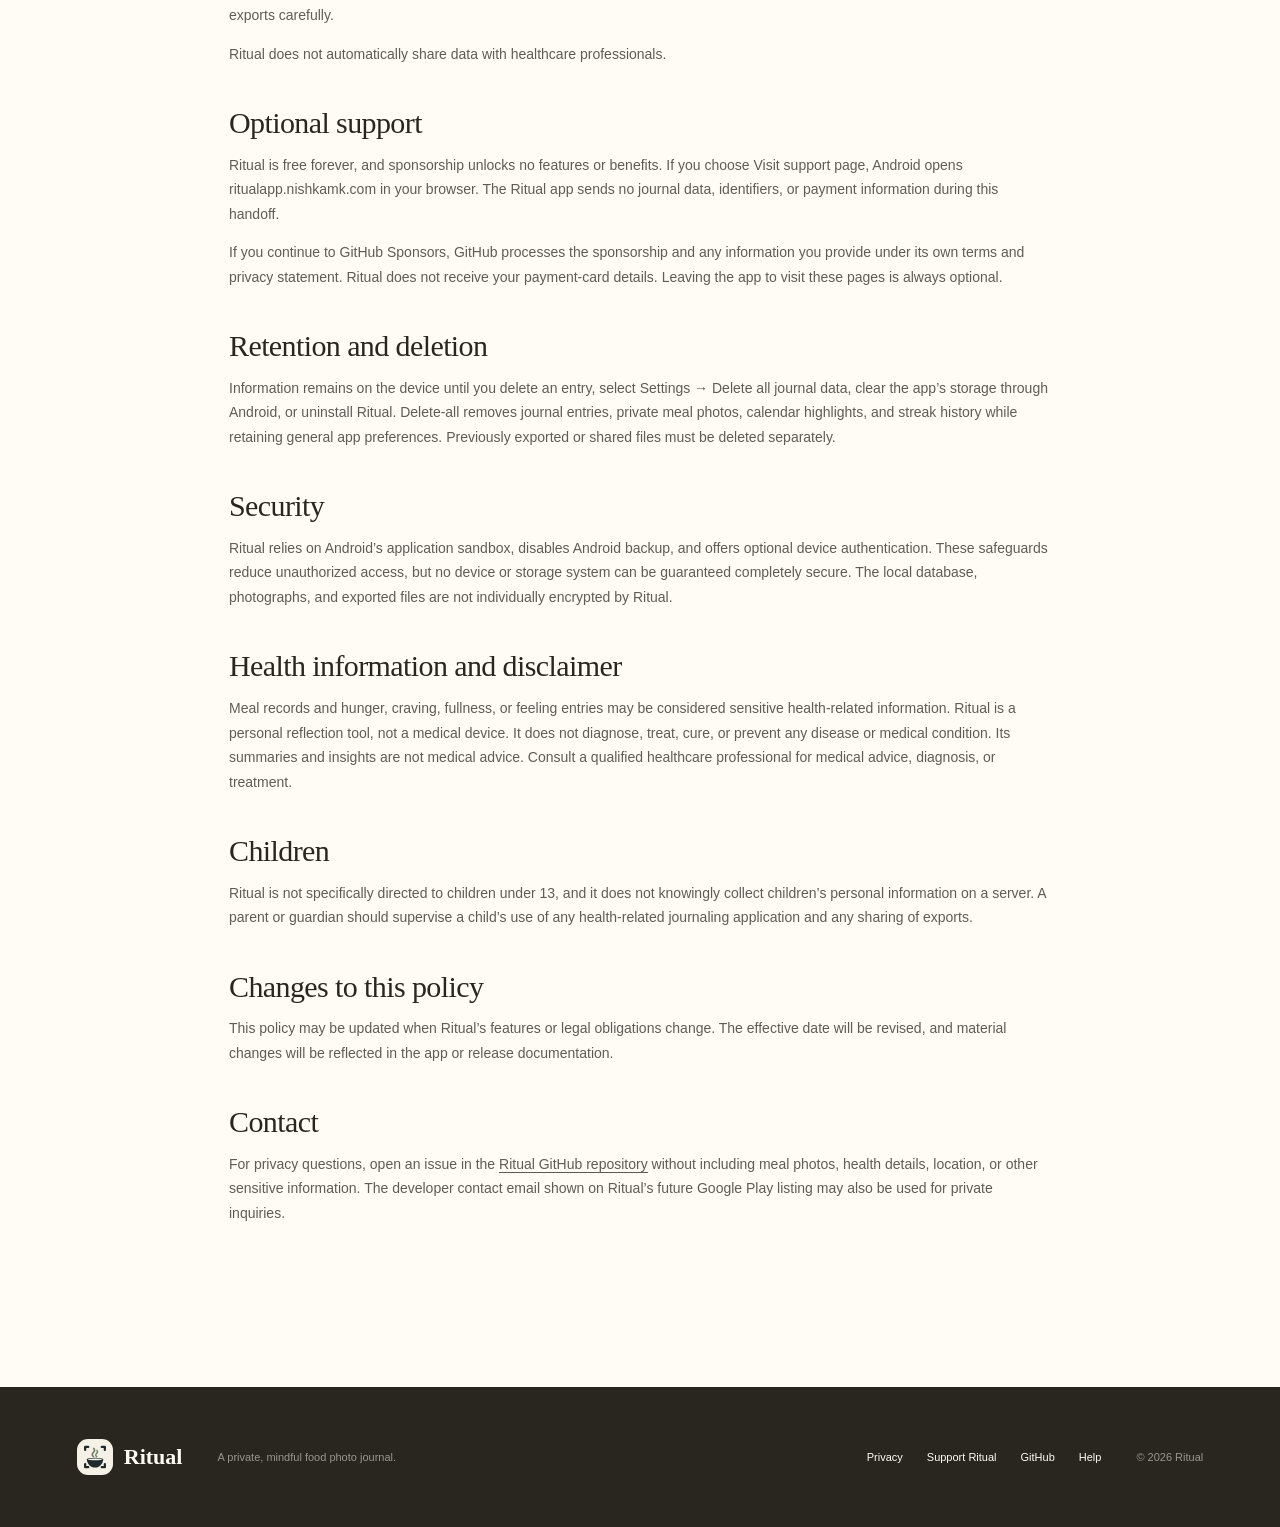
==== commit 96fcd6c3: "removed the 4 digit pin. Now exclusively using device authentication. Also worked on the authenticat" ====
--- a/web/privacy/index.html
+++ b/web/privacy/index.html
@@ -27,13 +27,13 @@
       </section>
       <article class="legal-content">
         <div class="legal-summary">Ritual is designed to keep journal data on your device. It does not require an account, sell personal information, show advertising, or operate a server that receives journal entries.</div>
-        <section><h2>Information handled by the app</h2><p>Depending on the features you choose, Ritual may access or store meal photographs; meal type, feelings, notes, date, and time; optional hunger, craving, and fullness ratings; optional coordinates and a place label; app preferences, reminder times, streak progress, and calendar highlights; and optional Ritual PIN material or the result of Android device authentication.</p><p>This information is used only to provide the journal, Browse views, local insights, reminders, streaks, security, and exports you request.</p></section>
-        <section><h2>Local storage and transmission</h2><p>Journal records are stored in a SQLite database inside Ritual’s Android application sandbox. Captured photographs are copied into app-private storage and are not added to Android’s shared photo gallery. Preferences remain on the device, and Ritual PIN material is stored through Android-backed secure storage.</p><p>Ritual does not transmit journal entries, photographs, ratings, notes, coordinates, identifiers, diagnostics, or usage activity to Ritual or to advertising or analytics companies. The release application does not request general internet access.</p><p>When you request a place name, Ritual calls Android’s system geocoding service. The device or its configured geocoding provider may process coordinates to return a place description. You can avoid geocoding by entering a place manually or omitting location.</p></section>
+        <section><h2>Information handled by the app</h2><p>Depending on the features you choose, Ritual may access or store meal photographs; meal type, feelings, notes, date, and time; optional hunger, craving, and fullness ratings; optional coordinates and a place label; app preferences, reminder times, streak progress, and calendar highlights; and the result of Android device authentication.</p><p>This information is used only to provide the journal, Browse views, local insights, reminders, streaks, security, and exports you request.</p></section>
+        <section><h2>Local storage and transmission</h2><p>Journal records are stored in a SQLite database inside Ritual’s Android application sandbox. Captured photographs are copied into app-private storage and are not added to Android’s shared photo gallery. Preferences remain on the device.</p><p>Ritual does not transmit journal entries, photographs, ratings, notes, coordinates, identifiers, diagnostics, or usage activity to Ritual or to advertising or analytics companies. The release application does not request general internet access.</p><p>When you request a place name, Ritual calls Android’s system geocoding service. The device or its configured geocoding provider may process coordinates to return a place description. You can avoid geocoding by entering a place manually or omitting location.</p></section>
         <section><h2>Permissions</h2><ul><li><strong>Location:</strong> requested only after you select Use current location while editing an entry; it is not accessed in the background.</li><li><strong>Notifications:</strong> requested only if you enable locally scheduled meal reminders.</li><li><strong>Camera:</strong> used when you choose to photograph a meal through Android’s camera flow.</li><li><strong>Device authentication:</strong> used only when you enable the recommended device-security app lock. Android does not provide Ritual with fingerprint templates or credentials.</li></ul></section>
         <section><h2>Exports and sharing</h2><p>Ritual creates ZIP, PDF, or CSV files only after you explicitly request an export and choose where to save it. Exports are not encrypted. After export, you and the selected storage provider, receiving application, or recipient control the file. Store and share exports carefully.</p><p>Ritual does not automatically share data with healthcare professionals.</p></section>
         <section><h2>Optional support</h2><p>Ritual is free forever, and sponsorship unlocks no features or benefits. If you choose Visit support page, Android opens ritualapp.nishkamk.com in your browser. The Ritual app sends no journal data, identifiers, or payment information during this handoff.</p><p>If you continue to GitHub Sponsors, GitHub processes the sponsorship and any information you provide under its own terms and privacy statement. Ritual does not receive your payment-card details. Leaving the app to visit these pages is always optional.</p></section>
         <section><h2>Retention and deletion</h2><p>Information remains on the device until you delete an entry, select Settings → Delete all journal data, clear the app’s storage through Android, or uninstall Ritual. Delete-all removes journal entries, private meal photos, calendar highlights, and streak history while retaining general app preferences. Previously exported or shared files must be deleted separately.</p></section>
-        <section><h2>Security</h2><p>Ritual relies on Android’s application sandbox, disables Android backup, and offers optional device authentication or a separate Ritual PIN. These safeguards reduce unauthorized access, but no device or storage system can be guaranteed completely secure. The local database, photographs, and exported files are not individually encrypted by Ritual.</p></section>
+        <section><h2>Security</h2><p>Ritual relies on Android’s application sandbox, disables Android backup, and offers optional device authentication. These safeguards reduce unauthorized access, but no device or storage system can be guaranteed completely secure. The local database, photographs, and exported files are not individually encrypted by Ritual.</p></section>
         <section><h2>Health information and disclaimer</h2><p>Meal records and hunger, craving, fullness, or feeling entries may be considered sensitive health-related information. Ritual is a personal reflection tool, not a medical device. It does not diagnose, treat, cure, or prevent any disease or medical condition. Its summaries and insights are not medical advice. Consult a qualified healthcare professional for medical advice, diagnosis, or treatment.</p></section>
         <section><h2>Children</h2><p>Ritual is not specifically directed to children under 13, and it does not knowingly collect children’s personal information on a server. A parent or guardian should supervise a child’s use of any health-related journaling application and any sharing of exports.</p></section>
         <section><h2>Changes to this policy</h2><p>This policy may be updated when Ritual’s features or legal obligations change. The effective date will be revised, and material changes will be reflected in the app or release documentation.</p></section>
@@ -41,5 +41,6 @@
       </article>
     </main>
     <footer><a class="brand" href="../"><img src="../assets/ritual-logo.svg" alt="" width="36" height="36" /><span>Ritual</span></a><p>A private, mindful food photo journal.</p><div><a href="./">Privacy</a><a href="../support/">Support Ritual</a><a href="https://github.com/ScoutorcusA/ritual-app">GitHub</a><a href="https://github.com/ScoutorcusA/ritual-app/issues">Help</a></div><small>© 2026 Ritual</small></footer>
+    <script src="../script.js"></script>
   </body>
 </html>
--- a/web/styles.css
+++ b/web/styles.css
@@ -28,6 +28,8 @@
 nav a, footer a, .text-link { transition: opacity .2s ease; }
 nav a:hover, footer a:hover, .text-link:hover { opacity: .58; }
 .header-download { justify-self: end; border-bottom: 1px solid var(--ink); padding: 7px 0; font-size: 13px; font-weight: 750; }
+.language-picker { justify-self: end; min-height: 38px; margin-right: 20px; padding: 0 28px 0 10px; border: 1px solid rgba(41,38,32,.24); border-radius: 0; color: var(--ink); background: var(--paper); font: 650 12px var(--sans); }
+.site-header:has(.language-picker) { grid-template-columns: 1fr auto auto auto; }
 
 .hero { min-height: 730px; display: grid; grid-template-columns: minmax(0, .95fr) minmax(440px, 1.05fr); align-items: center; overflow: hidden; }
 .hero-copy { padding: 85px clamp(30px, 7vw, 108px); }
@@ -46,34 +48,13 @@
 .hero-visual { min-height: 730px; height: 100%; position: relative; display: grid; place-items: center; background: var(--sage-light); overflow: hidden; }
 .hero-visual::before { content: ""; position: absolute; inset: 0; opacity: .2; background-image: radial-gradient(rgba(41,38,32,.4) .55px, transparent .7px); background-size: 7px 7px; }
 .sun-disc { position: absolute; width: 520px; aspect-ratio: 1; border-radius: 50%; background: var(--honey-light); top: 84px; left: 50%; transform: translateX(-50%); }
-.phone { position: relative; z-index: 1; width: 310px; min-height: 603px; background: var(--paper); border: 8px solid var(--ink); border-radius: 43px; padding: 20px 18px 18px; box-shadow: 0 25px 70px rgba(41,38,32,.2); transform: rotate(2.5deg); }
-.phone-top { display: flex; justify-content: space-between; padding: 0 5px 15px; font-size: 8px; font-weight: 800; }
-.phone-heading { display: flex; align-items: center; justify-content: space-between; }
-.phone-heading small { display: block; color: var(--sage); font-size: 7px; font-weight: 800; letter-spacing: 1px; }
-.phone-heading strong { display: block; margin-top: 3px; font-family: var(--serif); font-size: 22px; }
-.avatar { width: 29px; height: 29px; display: grid; place-items: center; border-radius: 50%; color: var(--paper); background: var(--clay); font-family: var(--serif); }
-.streak-card { margin: 15px 0 12px; padding: 11px 12px; display: flex; gap: 10px; align-items: center; border-radius: 15px; background: #f0eadf; }
-.streak-card .leaf { width: 27px; height: 27px; display: grid; place-items: center; color: var(--paper); background: var(--sage); border-radius: 50%; }
-.streak-card strong, .streak-card small { display: block; }
-.streak-card strong { font-family: var(--serif); font-size: 12px; }
-.streak-card small { margin-top: 2px; color: rgba(41,38,32,.6); font-size: 7px; }
-.meal-photo { height: 255px; position: relative; overflow: hidden; border-radius: 21px; background: linear-gradient(135deg, #d6b98d, #9f714f); }
-.meal-photo::before { content: ""; position: absolute; width: 230px; height: 80px; left: 22px; top: 87px; border-radius: 50%; box-shadow: 0 22px 22px rgba(62,34,22,.28); background: #7f634d; }
-.bowl { position: absolute; width: 220px; height: 162px; left: 27px; top: 53px; border-radius: 50%; background: #f6eee0; border: 13px solid #e5d1b2; box-shadow: inset 0 0 0 4px rgba(255,255,255,.6); }
-.food { position: absolute; z-index: 2; border-radius: 50%; filter: saturate(.8); }
-.food-one { width: 72px; height: 55px; left: 59px; top: 87px; background: #778b51; transform: rotate(-18deg); }
-.food-two { width: 69px; height: 52px; left: 136px; top: 87px; background: #c86e4f; }
-.food-three { width: 72px; height: 44px; left: 93px; top: 133px; background: #d9b66a; transform: rotate(20deg); }
-.food-four { width: 45px; height: 43px; left: 153px; top: 136px; background: #744d3e; }
-.food-five { width: 38px; height: 31px; left: 69px; top: 144px; background: #d8dcc1; }
-.entry-copy { padding: 13px 2px; }
-.entry-copy div { display: flex; justify-content: space-between; align-items: baseline; }
-.entry-copy strong { font-family: var(--serif); font-size: 17px; }
-.entry-copy span, .entry-copy small { color: rgba(41,38,32,.56); font-size: 8px; }
-.entry-copy p { margin: 5px 0; color: var(--clay); font-size: 9px; font-weight: 700; }
-.entry-copy small { font-family: var(--serif); font-size: 9px; }
-.phone-tabs { position: absolute; bottom: 15px; left: 18px; right: 18px; padding-top: 12px; display: flex; justify-content: space-around; border-top: 1px solid var(--mist); color: rgba(41,38,32,.52); font-size: 7px; }
-.phone-tabs span:first-child { color: var(--sage); font-weight: 800; }
+.device-phone { position: relative; width: 100%; aspect-ratio: 1344 / 2992; padding: 8px; overflow: hidden; border: 2px solid #4a4843; border-radius: 48px; background: #171614; box-shadow: 0 28px 70px rgba(41,38,32,.22), inset 0 0 0 1px rgba(255,255,255,.16); }
+.device-phone::before, .device-phone::after { content: ""; position: absolute; z-index: 3; left: -4px; width: 4px; border-radius: 3px 0 0 3px; background: #34322f; }
+.device-phone::before { top: 18%; height: 10%; }
+.device-phone::after { top: 31%; height: 16%; }
+.device-phone img { width: 100%; height: 100%; object-fit: cover; border-radius: 38px; background: var(--cream); }
+.phone-camera { position: absolute; z-index: 4; top: 17px; left: 50%; width: 11px; height: 11px; transform: translateX(-50%); border-radius: 50%; background: #111; box-shadow: 0 0 0 2px rgba(255,255,255,.08); }
+.hero-phone { z-index: 1; width: min(320px, 56%); transform: rotate(2.5deg); }
 .privacy-note { position: absolute; z-index: 2; right: clamp(16px, 6vw, 100px); bottom: 78px; width: 214px; padding: 15px 17px; display: flex; align-items: center; gap: 11px; background: var(--paper); border: 1px solid rgba(41,38,32,.08); box-shadow: 0 15px 34px rgba(41,38,32,.13); transform: rotate(-3deg); }
 .privacy-note > span { width: 31px; height: 31px; display: grid; place-items: center; border-radius: 50%; background: var(--sage-light); color: var(--sage); font-weight: 900; }
 .privacy-note strong, .privacy-note small { display: block; }
@@ -83,6 +64,20 @@
 .principle-strip { min-height: 84px; padding: 18px 5vw; display: flex; align-items: center; justify-content: center; gap: clamp(18px, 4vw, 62px); background: var(--ink); color: var(--paper); text-align: center; }
 .principle-strip p { margin: 0; font-family: var(--serif); font-size: clamp(15px, 1.5vw, 21px); }
 .principle-strip span { color: var(--honey); }
+.app-showcase { position: relative; overflow: hidden; background: var(--cream); }
+.app-showcase::before { content: ""; position: absolute; width: 510px; aspect-ratio: 1; right: -190px; top: 70px; border-radius: 50%; background: var(--clay-light); opacity: .72; }
+.showcase-heading { position: relative; z-index: 1; display: grid; grid-template-columns: 1fr minmax(280px, 430px); column-gap: 80px; align-items: end; }
+.showcase-heading .eyebrow, .showcase-heading h2 { grid-column: 1; }
+.showcase-heading > p:last-child { grid-column: 2; grid-row: 1 / span 2; margin: 0 0 8px; color: rgba(41,38,32,.66); font-family: var(--serif); font-size: 18px; line-height: 1.65; }
+.screenshot-stage { margin-top: 76px; display: grid; grid-template-columns: repeat(3, minmax(0, 1fr)); gap: clamp(24px, 5vw, 78px); align-items: start; }
+.screen-card { min-width: 0; margin: 0; }
+.screen-card .device-phone { max-width: 318px; margin: 0 auto; }
+.screen-card-intention { margin-top: 86px; }
+.screen-card-reminders { margin-top: 26px; }
+.screen-card figcaption { max-width: 318px; margin: 24px auto 0; padding: 0 8px; }
+.screen-card figcaption strong, .screen-card figcaption span { display: block; }
+.screen-card figcaption strong { font-family: var(--serif); font-size: 22px; font-weight: 400; }
+.screen-card figcaption span { margin-top: 7px; color: rgba(41,38,32,.58); font-size: 12px; line-height: 1.55; }
 .section { padding: 120px clamp(24px, 7vw, 110px); }
 .story { background: var(--paper); }
 .section-heading { max-width: 890px; }
@@ -170,10 +165,14 @@
 
 @media (max-width: 980px) {
   .site-header { grid-template-columns: 1fr auto; }
+  .site-header:has(.language-picker) { grid-template-columns: 1fr auto auto; }
   nav { display: none; }
   .hero { grid-template-columns: 1fr; }
   .hero-copy { padding-top: 75px; padding-bottom: 75px; }
   .hero-visual { min-height: 680px; }
+  .showcase-heading { display: block; }
+  .showcase-heading > p:last-child { max-width: 540px; margin-top: 28px; }
+  .screenshot-stage { gap: 24px; }
   .feature-grid { grid-template-columns: 1fr; }
   .feature-card { min-height: 290px; }
   .feature-icon { margin-top: 35px; }
@@ -193,18 +192,22 @@
   .site-header .brand { font-size: 21px; }
   .site-header .brand img { width: 35px; height: 35px; }
   .header-download { font-size: 12px; }
+  .language-picker { max-width: 92px; margin-right: 8px; }
   .hero-copy { padding: 68px 22px 62px; }
   h1 { font-size: 61px; }
   .hero-intro { font-size: 17px; }
   .hero-actions { flex-direction: column; }
   .button { width: 100%; }
   .hero-visual { min-height: 625px; }
-  .phone { width: 282px; transform: rotate(1deg) scale(.92); }
+  .hero-phone { width: 272px; transform: rotate(1deg); }
   .privacy-note { right: 8px; bottom: 32px; }
   .principle-strip { padding: 24px 12px; gap: 10px; flex-wrap: wrap; }
   .principle-strip p { flex: 1 1 38%; font-size: 14px; }
   .principle-strip p:last-child { flex-basis: 100%; }
   .section { padding: 85px 22px; }
+  .screenshot-stage { margin-top: 55px; grid-template-columns: 1fr; gap: 58px; }
+  .screen-card-intention, .screen-card-reminders { margin-top: 0; }
+  .screen-card .device-phone { width: min(294px, 84vw); }
   h2 { font-size: 48px; }
   .section-lede { margin-top: 28px; }
   .feature-card { min-height: 340px; }
